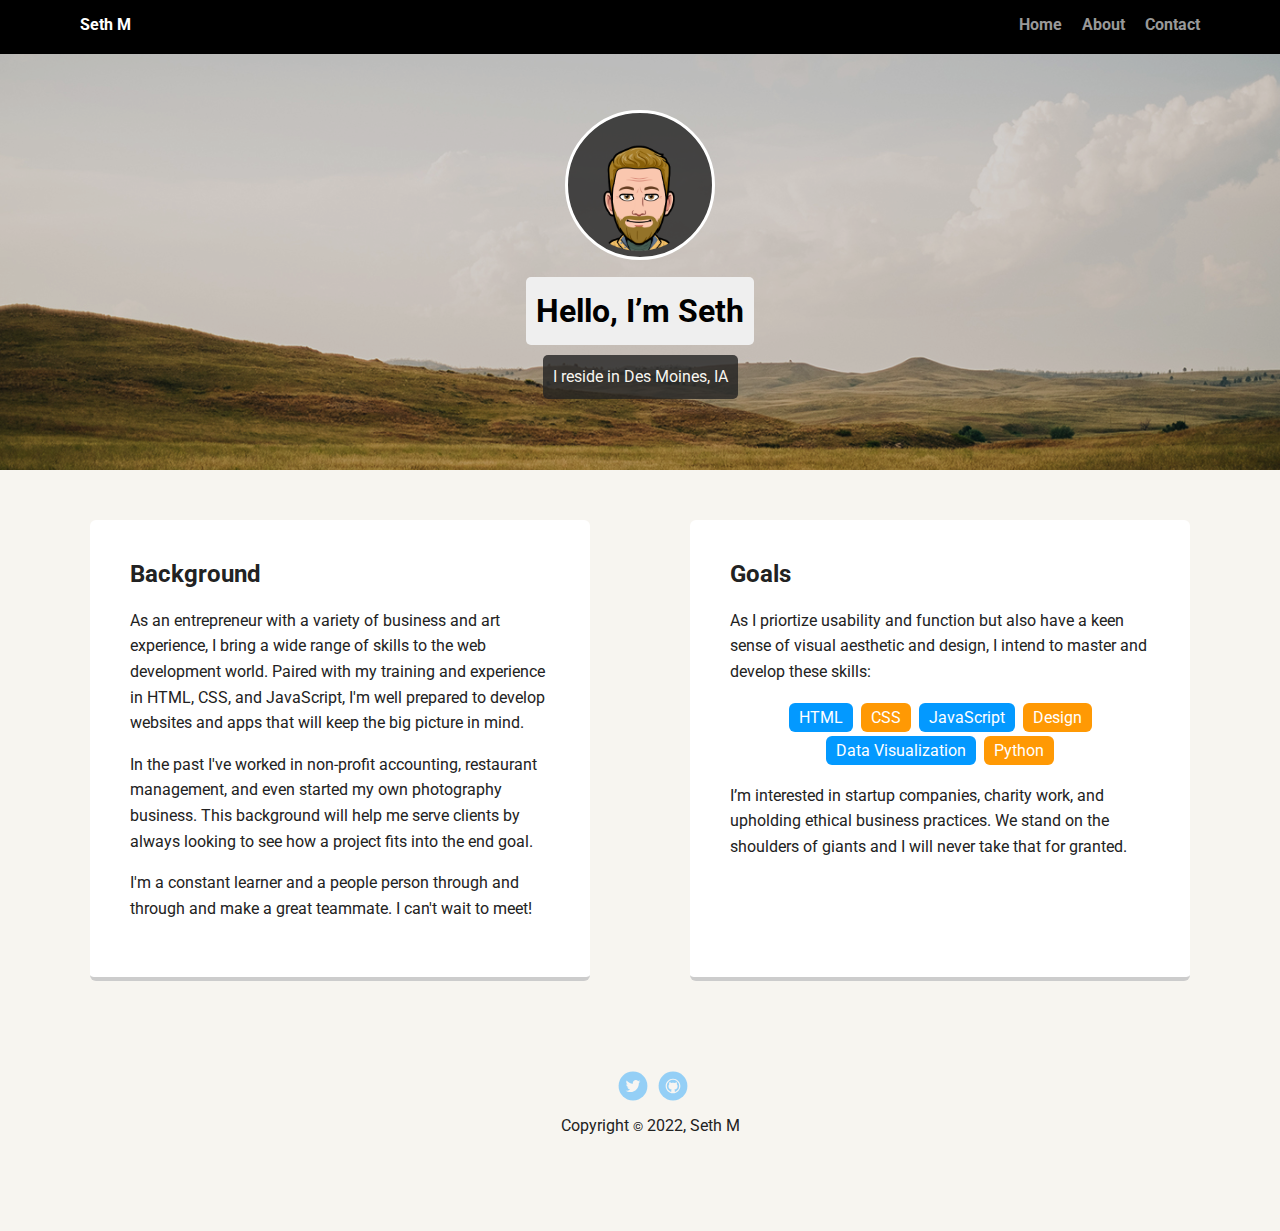
==== profile_page_v1/index.html @ 50fefb5d "Upload Files" ====
<!doctype html>
<html lang="en">
<head>
  <meta charset="utf-8">
  <title>Seth M's Profile</title>
  <meta name="viewport" content="width=device-width, initial-scale=1.0">
  <link rel="stylesheet" href="styles.css">
  <link href="https://fonts.googleapis.com/css?family=Muli%7CRoboto:400,300,500,700,900" rel="stylesheet"></head>
  <body>

    <nav class="main-nav">
        <ul class="nav">
          <li class="name">Seth M</li>
          <li><a href="index.html">Home</a></li>
          <li><a href="about.html">About</a></li>
          <li><a href="contact.html">Contact</a></li>
        </ul>
    </nav>

    <header>
      <!--Profile image courtesy of the Bitmoji app and Bitmoji chrome extension, make yours today at https://www.bitmoji.com-->
      <img src="images/bitmoji.png" alt="Cartoon Seth" class="profile-image">
      <h1 class="tag name">Hello, I’m Seth</h1>
      <p class="tag location">I reside in Des Moines, IA</p>
    </header>

    <main class="flex">
      <section class="card">
        <h2>Background</h2>
        <p>As an entrepreneur with a variety of business and art experience, I bring a wide range of skills to the web development world.
        Paired with my training and experience in HTML, CSS, and JavaScript, I'm well prepared to develop websites and apps that will keep the big picture in mind.</p>
        <p>In the past I've worked in non-profit accounting, restaurant management, and even started my own photography business.
        This background will help me serve clients by always looking to see how a project fits into the end goal.</p>
        <p>I'm a constant learner and a people person through and through and make a great teammate. I can't wait to meet!</p>
      </section>

      <section class="card">
        <h2>Goals</h2>
        <p>As I priortize usability and function but also have a keen sense of visual aesthetic and design, I intend to master and develop these skills:</p>
        <ul class="skills">
          <li>HTML</li>
          <li>CSS</li>
          <li>JavaScript</li>
          <li>Design</li>
          <li>Data Visualization</li>
          <li>Python</li>
        </ul>
        <p>I’m interested in startup companies, charity work, and upholding ethical business practices. We stand on the shoulders of giants and I will never take that for granted.</p>
      </section>

    </main>
    <footer>
      <ul>
        <li><a href="https://twitter.com/localseth" class="social twitter" target="_blank">Twitter</a></li>
        <li><a href="https://github.com/localseth" class="social github" target="_blank">Github</a></li>
      </ul>
      <p class="copyright">Copyright <small>&copy;</small> 2022, Seth M</p>
    </footer>
  </body>
  </html>
---- profile_page_v1/styles.css ----
/* Global Layout Set-up */
* {
  box-sizing: border-box;
}

body {
  margin: 0;
  padding: 0;
  text-align: center;
  font-family: 'Roboto', sans-serif;
  color: #222;
  background: #f7f5f0;
}
/* Link Styles */

a {
  text-decoration: none;
  color: #999;
}
a:hover {
  color: #6633ff;
}

/* Section Styles */

.main-nav {
  width: 100%;
  background: black;
  min-height: 30px;
  padding: 10px;
  position: fixed;
  text-align: center;
}
.nav {
  display: flex;
  justify-content: space-around;
  font-weight: 700;
  list-style-type: none;
  margin: 0 auto;
  padding: 0;
}

.nav .name {
    display: block;
    margin-right: auto;
    color: white;
}
.nav li {
  padding: 5px 10px 10px 10px;
}
.nav a {
  transition: all .5s;
}
.nav a:hover {
  color: white
}

header {
  text-align: center;
  background: url('images/Home-bg-hills.jpg') rgba(34, 34, 34, .2) no-repeat bottom 40% center ;
  background-size: cover;
  background-blend-mode: multiply;
  overflow: hidden;
  padding-top: 60px;
}

.secondaryheader {
  display: flex;
  flex-direction: column;
  justify-content: center;
  min-height: 240px;
  vertical-align: middle;
  text-align: center;
  background: url('images/Home-bg-hills.jpg') rgba(34, 34, 34, .2) no-repeat top 40% center ;
  background-size: cover;
  background-blend-mode: multiply;
  overflow: hidden;
  padding-top: 60px;
}

header {
  line-height: 1.5;
}

header .profile-image {
  margin-top: 50px;
  width: 150px;
  height: 150px;
  border-radius: 50%;
  border: 3px solid white;
  transition: all .5s;
  background-color: rgba(34, 34, 34, .8);
}
header .profile-image:hover {
  transform: scale(1.2) rotate(1080deg);
}
.tag {
  background-color: #efefef;
  color: black;
  padding: 10px;
  border-radius: 5px;
  display: table;
  margin: 10px auto;
}

.verticalcenter {
  display: flex;
  flex-direction: column;
  justify-content: center;
}

.location {
  background-color: rgba(34, 34, 34, .8);
  color: #f7f5f0;
}
.card {
  margin: 30px;
  padding: 20px 40px 40px;
  max-width: 500px;
  text-align: left;
  background: #fff;
  border-bottom: 4px solid #ccc;
  border-radius: 6px;
  transition: all .5s;
}
.card:hover {
  border-color: #ff99ff;
}

.card img {
  max-width: 100%;
}

.email {
  color: #999;
  text-transform: uppercase;
  text-align: center;
  font-weight: 500;
  transition: all .3s;
}

.email a:hover {
  color: white;
}

.email a {
  color: inherit;
}

.email:hover {
  color: white;
  transform: scale(1.1);
  background-color: #ff99ff;
}

ul.skills {
  padding: 0;
  text-align: center;
}

.skills li {
  border-radius: 6px;
  display: inline-block;
  background: #ff9904;
  color: white;
  padding: 5px 10px;
  margin: 2px;
}

.skillsmono li {
  border-radius: 6px;
  display: inline-block;
  background: rgba(34, 34, 34, .8);
  color: white;
  padding: 5px 10px;
  margin: 2px;
}

.skills li:nth-child(odd) {
  background: #0399ff;
}

footer {
  width: 100%;
  min-height: 30px;
  padding: 20px 0 40px 20px;
}

footer .copyright {
  top: -8px;
  font-size: .75em;
}

footer ul {
  list-style-type: none;
  margin: 0;
  padding: 0;
}

footer ul li {
  display: inline-block;
}

a.social {
  display: inline-block;
  text-indent: -9999px;
  margin-left: 5px;
  width: 30px;
  height: 30px;
  background-size: 30px 30px;
  opacity: .4;
  transition: all .5s;
}
a.twitter {
  background-image: url(images/twitter.svg);
}
a.linkedin {
  background-image: url(images/linkedin.svg);
}
a.github {
  background-image: url(images/github.svg);
}
a.social:hover {
  opacity: 1;
}
.clearfix {
  clear: both;
}

/* Styles for larger screens */
@media screen and (min-width: 720px) {

  .flex {
      display: -ms-flexbox;      /* TWEENER - IE 10 */
      display: flex;
      max-width: 1200px;
      -ms-flex-pack: distribute;
      justify-content: space-around;
      margin: 0 auto;
  }

  header {
    min-height: 470px;
  }

  .nav {
    max-width: 1200px;
    padding: 0 30px;
  }


  main {
    padding-top: 20px;
  }

  main p {
    line-height: 1.6em;
  }

  footer {
    font-size: 1.3em;
    max-width: 1200px;
    margin: 40px auto;
  }

}
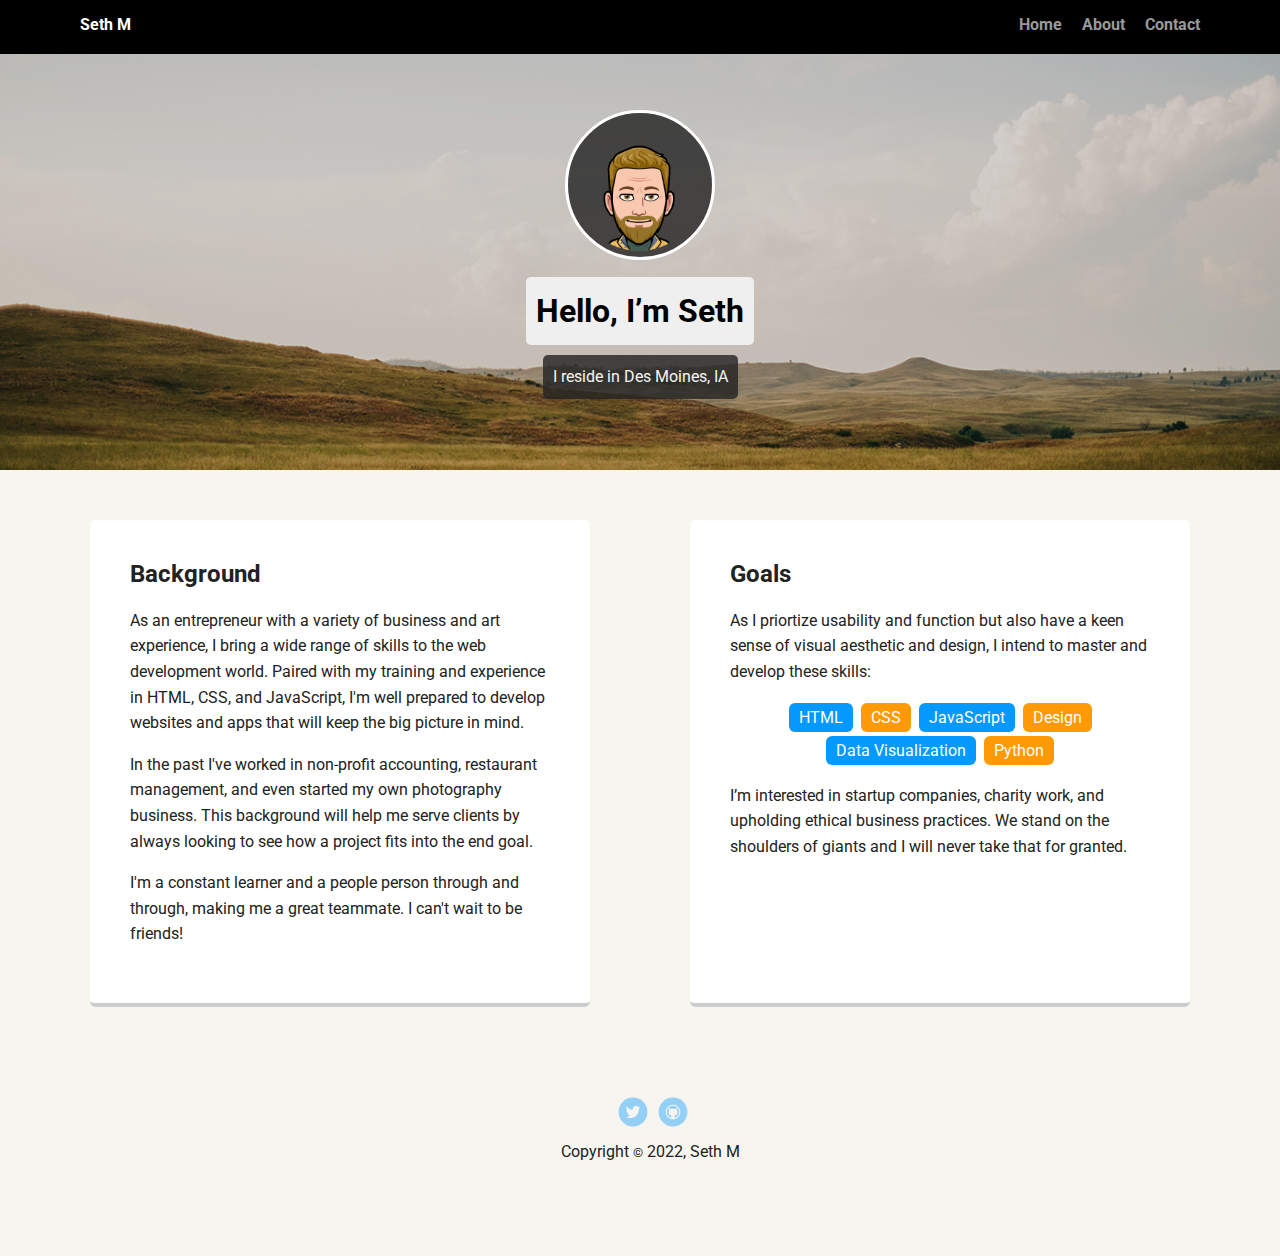
==== commit f3e084ec: "Spellcheck & Revise" ====
--- a/profile_page_v1/index.html
+++ b/profile_page_v1/index.html
@@ -31,7 +31,7 @@
         Paired with my training and experience in HTML, CSS, and JavaScript, I'm well prepared to develop websites and apps that will keep the big picture in mind.</p>
         <p>In the past I've worked in non-profit accounting, restaurant management, and even started my own photography business.
         This background will help me serve clients by always looking to see how a project fits into the end goal.</p>
-        <p>I'm a constant learner and a people person through and through and make a great teammate. I can't wait to meet!</p>
+        <p>I'm a constant learner and a people person through and through, making me a great teammate. I can't wait to be friends!</p>
       </section>
 
       <section class="card">
